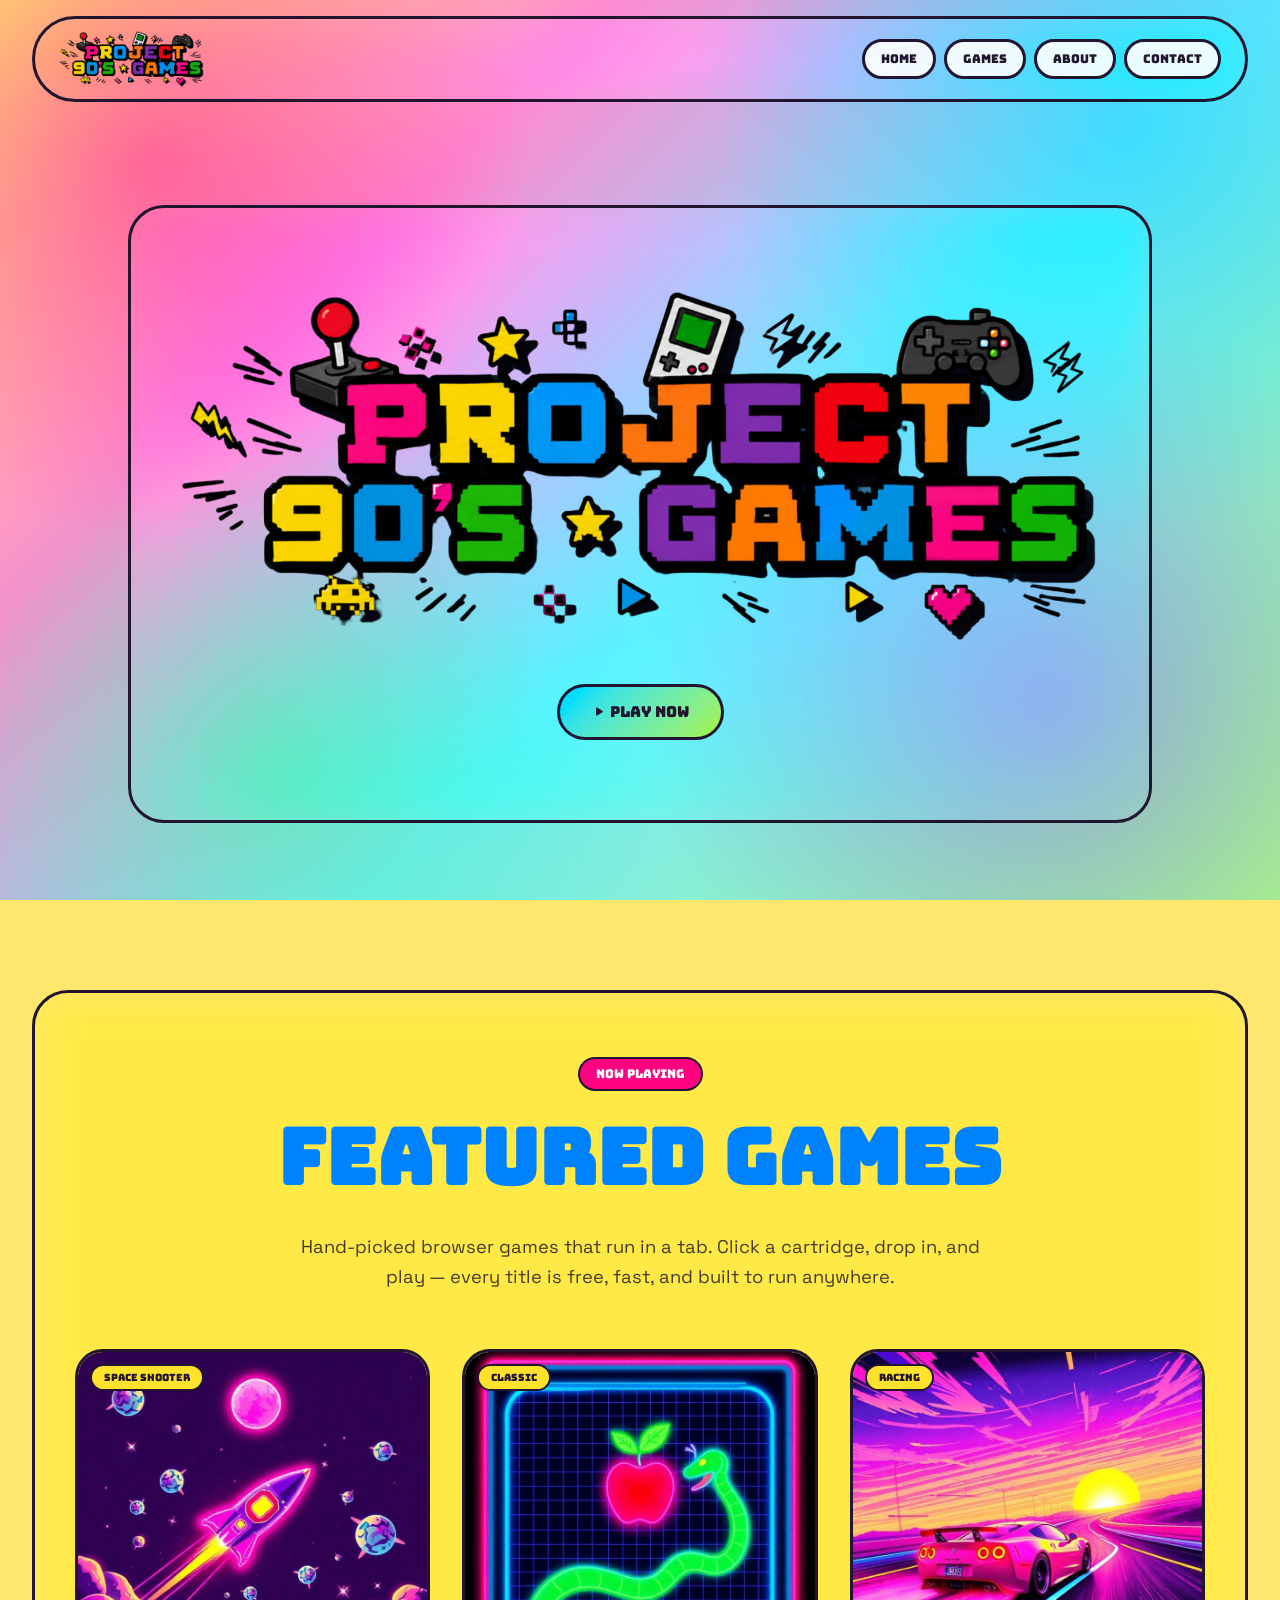
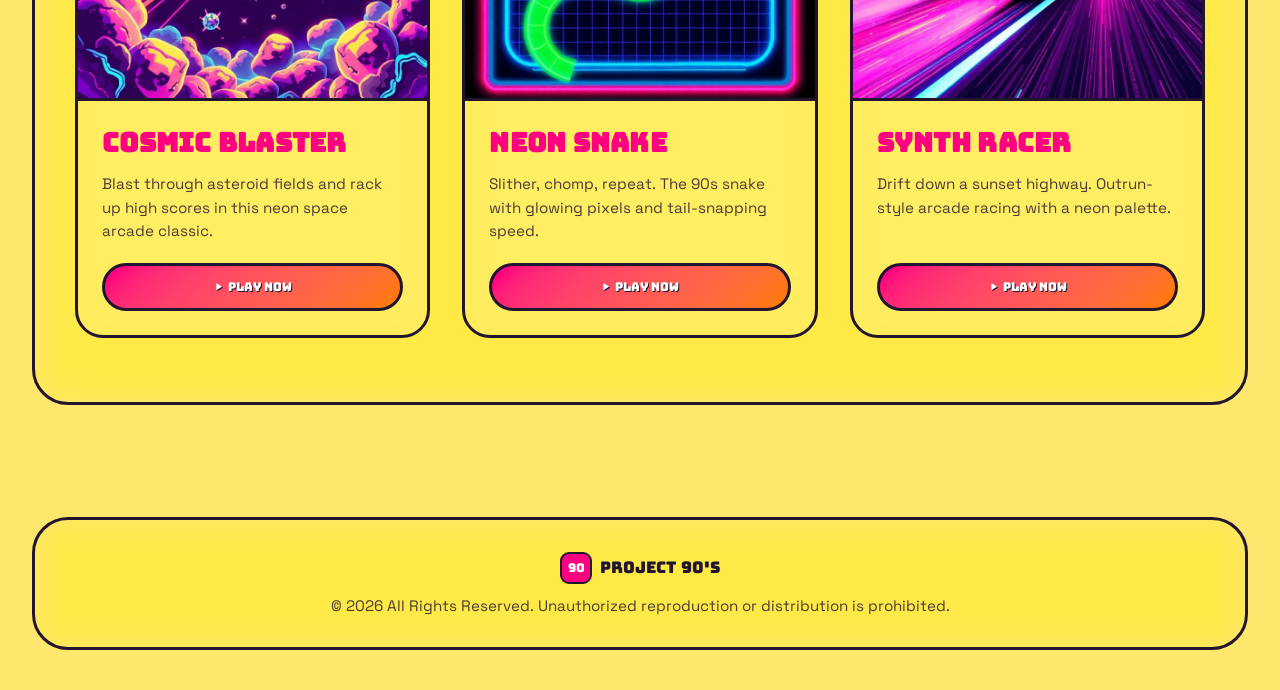
==== index.html @ 1c34df20 "Add files via upload" ====
<!DOCTYPE html>

<html lang="en">
<head>
<meta charset="utf-8"/>
<meta content="width=device-width, initial-scale=1.0" name="viewport"/>
<title>Project 90's — Free HTML Games</title>
<meta content="Project 90's — a neon retro arcade of free HTML browser games. Play instantly, no downloads, all the 90s nostalgia." name="description"/>
<meta content="Project 90's — Free HTML Games" property="og:title"/>
<meta content="A retro arcade of free HTML browser games. Play instantly in your browser." property="og:description"/>
<link href="https://fonts.googleapis.com" rel="preconnect"/>
<link crossorigin="" href="https://fonts.gstatic.com" rel="preconnect"/>
<link href="https://fonts.googleapis.com/css2?family=Bungee&amp;family=Space+Grotesk:wght@400;500;700;900&amp;display=swap" rel="stylesheet"/>
<style>
:root {
  --neon-pink: oklch(0.68 0.28 5);
  --neon-cyan: oklch(0.82 0.16 220);
  --electric-blue: oklch(0.62 0.22 255);
  --arcade-yellow: oklch(0.92 0.18 95);
  --lime: oklch(0.88 0.22 130);
  --orange: oklch(0.74 0.2 50);
  --deep-purple: oklch(0.48 0.22 295);
  --ink: oklch(0.12 0.05 270);
  --grid-color: oklch(0.7 0.18 295 / 0.18);
  --shadow-arcade: 6px 6px 0 var(--ink);
}
* { box-sizing: border-box; margin: 0; padding: 0; }
html { scroll-behavior: smooth; }
body {
  min-height: 100vh;
  overflow-x: hidden;
  color: white;
  font-family: "Space Grotesk", system-ui, sans-serif;
  background-color: oklch(0.16 0.07 275);
  background-image:
    radial-gradient(ellipse 90% 60% at 50% -10%, oklch(0.5 0.25 295 / 0.6), transparent 60%),
    radial-gradient(ellipse 60% 40% at 90% 10%, oklch(0.68 0.28 5 / 0.35), transparent 60%),
    radial-gradient(ellipse 60% 40% at 10% 90%, oklch(0.62 0.22 255 / 0.4), transparent 60%),
    linear-gradient(180deg, oklch(0.14 0.07 275), oklch(0.18 0.09 280));
  background-attachment: fixed;
}
h1, h2, h3, .font-display { font-family: "Bungee", "Press Start 2P", system-ui, sans-serif; letter-spacing: .01em; }
a { color: inherit; text-decoration: none; }
button, a { -webkit-tap-highlight-color: transparent; }
.grid-overlay::before {
  content: "";
  position: fixed;
  inset: 0;
  pointer-events: none;
  background-image: linear-gradient(var(--grid-color) 1px, transparent 1px), linear-gradient(90deg, var(--grid-color) 1px, transparent 1px);
  background-size: 60px 60px;
  -webkit-mask-image: radial-gradient(ellipse 90% 70% at 50% 50%, black 30%, transparent 80%);
  mask-image: radial-gradient(ellipse 90% 70% at 50% 50%, black 30%, transparent 80%);
  z-index: 0;
}
.mouse-orb {
  position: fixed;
  inset: 0;
  pointer-events: none;
  z-index: 0;
  mix-blend-mode: screen;
  background: radial-gradient(circle 380px at 50% 30%, oklch(1 0 0 / 0.18), oklch(0.92 0.18 95 / 0.18) 25%, oklch(0.82 0.16 220 / 0.14) 45%, oklch(0.68 0.28 5 / 0.12) 65%, transparent 80%);
}
.site-header { position: sticky; top: 0; z-index: 50; padding: 16px 32px; transition: padding .25s ease; }
.nav-shell, .glass { background: oklch(1 0 0 / 0.08); backdrop-filter: blur(20px) saturate(140%); border: 3px solid var(--ink); box-shadow: var(--shadow-arcade); }
.nav-shell { max-width: 1280px; margin: 0 auto; display: flex; justify-content: space-between; align-items: center; gap: 18px; border-radius: 999px; padding: 12px 24px; }
.logo { display: flex; align-items: center; gap: 10px; min-width: 0; }
.logo-mark { display: grid; place-items: center; width: 36px; height: 36px; flex: 0 0 auto; border-radius: 12px; background: var(--arcade-yellow); color: var(--ink); border: 3px solid var(--ink); font-size: 14px; }
.logo-text { color: var(--arcade-yellow); font-size: 18px; text-shadow: 2px 2px 0 var(--ink); white-space: nowrap; }
.nav-links { display: flex; align-items: center; gap: 8px; }
.nav-links a {
  display: inline-flex;
  border: 3px solid var(--ink);
  background: rgb(255 255 255 / .9);
  color: var(--ink);
  border-radius: 999px;
  padding: 9px 16px;
  font-family: "Bungee", system-ui, sans-serif;
  font-size: 12px;
  box-shadow: 3px 3px 0 var(--ink);
  transition: transform .2s ease, background .2s ease, box-shadow .2s ease;
}
.nav-links a:hover, .nav-links a:focus-visible { transform: translateY(-2px); background: var(--arcade-yellow); box-shadow: 3px 3px 0 var(--neon-pink); outline: none; }
main, footer { position: relative; z-index: 10; }
.hero { min-height: 88vh; display: flex; align-items: center; justify-content: center; padding: 64px 32px; }
.hero-card { width: 100%; max-width: 1024px; text-align: center; border-radius: 36px; padding: 80px 48px; }
.badge { display: inline-flex; align-items: center; gap: 8px; border: 2px solid var(--ink); background: var(--neon-cyan); color: var(--ink); border-radius: 999px; padding: 7px 16px; font-size: 12px; margin-bottom: 24px; }
.pulse { width: 8px; height: 8px; border-radius: 50%; background: var(--neon-pink); animation: pulse 1.4s infinite ease-in-out; }
@keyframes pulse { 0%, 100% { opacity: 1; transform: scale(1); } 50% { opacity: .35; transform: scale(1.5); } }
.hero h1 { color: var(--arcade-yellow); font-size: clamp(3.15rem, 8.8vw, 7rem); line-height: .95; text-shadow: 3px 3px 0 var(--ink), 6px 6px 0 var(--neon-pink); }
.hero-line { display: inline-flex; align-items: center; justify-content: center; gap: 12px; flex-wrap: wrap; }
.star { display: grid; place-items: center; width: clamp(56px, 8vw, 80px); height: clamp(56px, 8vw, 80px); border-radius: 20px; background: var(--neon-pink); color: var(--ink); border: 3px solid var(--ink); font-size: clamp(24px, 4vw, 40px); text-shadow: none; }
.hero p { max-width: 680px; margin: 32px auto 0; color: rgb(255 255 255 / .85); font-size: clamp(1rem, 2vw, 1.15rem); line-height: 1.65; }
.hero strong { color: var(--neon-cyan); }
.cta-row { display: flex; justify-content: center; align-items: center; gap: 16px; flex-wrap: wrap; margin-top: 40px; }
.btn { display: inline-flex; align-items: center; justify-content: center; gap: 10px; min-height: 56px; border: 3px solid var(--ink); border-radius: 999px; padding: 14px 32px; font-family: "Bungee", system-ui, sans-serif; font-size: 15px; color: var(--ink); transition: transform .2s ease, box-shadow .2s ease, background .2s ease; }
.btn:hover, .btn:focus-visible { transform: translateY(-4px); outline: none; }
.btn-primary { background: linear-gradient(135deg, var(--neon-cyan), var(--lime)); box-shadow: 6px 6px 0 var(--ink), 0 0 40px oklch(0.82 0.16 220 / 0.5); }
.btn-primary:hover { box-shadow: 8px 8px 0 var(--ink), 0 0 60px oklch(0.82 0.16 220 / 0.8); }
.btn-secondary { background: rgb(255 255 255 / .9); box-shadow: 6px 6px 0 var(--neon-pink); }
.btn-secondary:hover { background: var(--arcade-yellow); }
.stats { display: grid; grid-template-columns: repeat(3, 1fr); gap: 24px; margin-top: 48px; }
.stat { border: 3px solid var(--ink); border-radius: 20px; background: rgb(255 255 255 / .1); backdrop-filter: blur(8px); padding: 16px 12px; box-shadow: 4px 4px 0 var(--ink); }
.stat-num { font-family: "Bungee", system-ui, sans-serif; font-size: clamp(1.6rem, 4vw, 2.5rem); text-shadow: 2px 2px 0 var(--ink); }
.stat-label { margin-top: 4px; color: rgb(255 255 255 / .7); font-family: "Bungee", system-ui, sans-serif; font-size: 11px; }
.pink { color: var(--neon-pink); } .lime { color: var(--lime); } .yellow { color: var(--arcade-yellow); }
.games { padding: 80px 32px 112px; }
.games-shell, .footer-shell { max-width: 1280px; margin: 0 auto; border-radius: 36px; background: oklch(1 0 0 / 0.85); backdrop-filter: blur(20px) saturate(140%); border: 3px solid var(--ink); color: var(--ink); box-shadow: var(--shadow-arcade); }
.games-shell { padding: 64px 40px; }
.section-badge { display: inline-block; border: 2px solid var(--ink); background: var(--neon-pink); color: white; border-radius: 999px; padding: 7px 16px; font-family: "Bungee", system-ui, sans-serif; font-size: 12px; }
.games h2 { margin-top: 16px; color: var(--electric-blue); font-size: clamp(2.5rem, 6vw, 5rem); text-shadow: 3px 3px 0 oklch(1 0 0), 6px 6px 0 var(--neon-pink); }
.section-copy { max-width: 680px; margin: 24px auto 0; color: rgb(18 16 36 / .8); font-size: clamp(1rem, 2vw, 1.15rem); line-height: 1.65; text-align: center; }
.games-grid { margin-top: 56px; display: grid; grid-template-columns: repeat(3, minmax(0, 1fr)); gap: 32px; }
.game-card { position: relative; overflow: hidden; display: flex; flex-direction: column; border: 3px solid var(--ink); border-radius: 28px; background: rgb(255 255 255 / .85); backdrop-filter: blur(12px); box-shadow: 6px 6px 0 var(--ink), 0 0 0 oklch(0.68 0.28 5 / 0); transition: transform .3s ease, box-shadow .3s ease; }
.game-card:hover { transform: translateY(-8px); box-shadow: 8px 8px 0 var(--ink), 0 0 40px oklch(0.68 0.28 5 / .55); }
.game-card::after { content: ""; position: absolute; inset: 0; background: linear-gradient(120deg, transparent 30%, oklch(1 0 0 / .35) 50%, transparent 70%); transform: translateX(-120%); transition: transform .8s ease; pointer-events: none; }
.game-card:hover::after { transform: translateX(120%); }
.game-image { position: relative; aspect-ratio: 1 / 1; overflow: hidden; border-bottom: 3px solid var(--ink); background: var(--ink); }
.game-image img { width: 100%; height: 100%; object-fit: cover; display: block; transition: transform .5s ease; }
.game-card:hover img { transform: scale(1.05); }
.game-tag { position: absolute; top: 12px; left: 12px; border: 2px solid var(--ink); border-radius: 999px; background: var(--arcade-yellow); color: var(--ink); padding: 5px 12px; font-family: "Bungee", system-ui, sans-serif; font-size: 10px; box-shadow: 2px 2px 0 var(--ink); }
.game-body { display: flex; flex: 1; flex-direction: column; padding: 24px; }
.game-body h3 { color: var(--neon-pink); font-size: clamp(1.35rem, 2.5vw, 1.65rem); text-shadow: 2px 2px 0 oklch(1 0 0), 3px 3px 0 var(--ink); }
.game-body p { flex: 1; margin-top: 12px; color: rgb(18 16 36 / .75); font-size: .95rem; line-height: 1.55; }
.play-btn { margin-top: 20px; cursor: pointer; border: 3px solid var(--ink); border-radius: 999px; padding: 13px 20px; color: white; background: linear-gradient(135deg, var(--neon-pink), var(--orange)); box-shadow: 4px 4px 0 var(--neon-cyan); text-shadow: 1px 1px 0 var(--ink); font-family: "Bungee", system-ui, sans-serif; font-size: 12px; transition: transform .2s ease, box-shadow .2s ease; }
.play-btn:hover, .play-btn:focus-visible { transform: translateY(-2px); box-shadow: 5px 5px 0 var(--arcade-yellow); outline: none; }
.footer { padding: 0 32px 40px; }
.footer-shell { padding: 32px 24px; text-align: center; }
.footer-logo { display: flex; align-items: center; justify-content: center; gap: 8px; color: var(--ink); font-family: "Bungee", system-ui, sans-serif; }
.footer-mark { display: grid; place-items: center; width: 32px; height: 32px; border: 2px solid var(--ink); border-radius: 9px; background: var(--neon-pink); color: white; font-size: 12px; }
.footer p { margin-top: 12px; color: rgb(18 16 36 / .7); font-size: .95rem; }
@media (max-width: 900px) {
  .site-header { padding: 12px 16px; }
  .nav-shell { border-radius: 28px; padding: 12px; align-items: flex-start; }
  .logo-text { display: none; }
  .nav-links { flex-wrap: wrap; justify-content: flex-end; gap: 6px; }
  .nav-links a { font-size: 10px; padding: 8px 11px; }
  .hero { padding: 44px 16px 56px; min-height: auto; }
  .hero-card { padding: 48px 20px; border-radius: 28px; }
  .hero h1 { font-size: clamp(2.7rem, 14vw, 5.4rem); }
  .cta-row { flex-direction: column; align-items: stretch; }
  .btn { width: 100%; max-width: 320px; margin-inline: auto; }
  .stats { gap: 10px; }
  .stat { padding: 13px 6px; border-radius: 16px; }
  .stat-label { font-size: 9px; }
  .games { padding: 56px 16px 80px; }
  .games-shell { padding: 44px 18px; border-radius: 28px; }
  .games-grid { grid-template-columns: 1fr; gap: 24px; margin-top: 40px; }
  .game-card { max-width: 440px; width: 100%; margin-inline: auto; }
  .footer { padding-inline: 16px; }
}
@media (min-width: 701px) and (max-width: 1050px) { .games-grid { grid-template-columns: repeat(2, minmax(0, 1fr)); } }
@media (max-width: 480px) {
  body { background-attachment: scroll; }
  .mouse-orb { display: none; }
  .grid-overlay::before { background-size: 42px 42px; }
  .nav-shell { gap: 8px; }
  .logo-mark { width: 34px; height: 34px; font-size: 12px; }
  .nav-links a { font-size: 9px; padding: 7px 8px; border-width: 2px; }
  .badge, .section-badge { font-size: 9px; }
  .hero-card { padding: 38px 14px; }
  .star { border-radius: 15px; }
  .stats { grid-template-columns: 1fr; max-width: 260px; margin-inline: auto; }
  .game-body { padding: 20px; }
}
@media (prefers-reduced-motion: reduce) { *, *::before, *::after { animation: none !important; transition: none !important; scroll-behavior: auto !important; } .mouse-orb { display: none; } }


/* Dark mode toggle */
.theme-toggle{
  display:inline-flex;align-items:center;justify-content:center;
  border:3px solid var(--ink);background:#fff;color:var(--ink);
  border-radius:999px;padding:9px 16px;font-family:"Bungee",system-ui,sans-serif;
  font-size:12px;box-shadow:3px 3px 0 var(--ink);cursor:pointer;
}
.theme-toggle:hover{transform:translateY(-2px);}
body.dark-mode{
  color:#eaeaea;
  background:#0b0b12;
  background-image:linear-gradient(180deg,#08080d,#141421);
}
body.dark-mode .nav-shell,
body.dark-mode .glass,
body.dark-mode .games-shell,
body.dark-mode .footer-shell,
body.dark-mode .game-card,
body.dark-mode .stat{
  background:rgba(20,20,28,.9)!important;
  color:#f3f3f3!important;
}
body.dark-mode .game-body p,
body.dark-mode .section-copy,
body.dark-mode .footer p,
body.dark-mode .stat-label{color:rgba(255,255,255,.75)!important;}
body.dark-mode .nav-links a,
body.dark-mode .btn-secondary{
  background:#222;color:#f3f3f3;
}

</style>
<style>
body{transition:background .5s,color .5s;}
body::before{content:'';position:fixed;inset:0;pointer-events:none;
background:
radial-gradient(circle at 10% 20%,rgba(255,0,128,.18),transparent 30%),
radial-gradient(circle at 90% 30%,rgba(0,200,255,.18),transparent 30%),
radial-gradient(circle at 50% 90%,rgba(255,230,0,.16),transparent 35%);
z-index:-1;}
.theme-toggle{transition:all .5s;}
.theme-toggle .icon{display:inline-block;transition:transform .5s;}
body.dark-mode .theme-toggle .icon{transform:rotate(180deg);}
</style>
<style>
/* Requested visual changes: colorful page, no mouse-follow shade, outline-only containers */
:root {
  --ink: #21152f;
  --grid-color: rgb(33 21 47 / 0.18);
  --shadow-arcade: none;
}

body,
body.dark-mode {
  color: #21152f;
  background-color: #ffe66d !important;
  background-image:
    radial-gradient(circle at 12% 18%, rgb(255 0 149 / 0.46), transparent 28%),
    radial-gradient(circle at 88% 14%, rgb(0 209 255 / 0.48), transparent 30%),
    radial-gradient(circle at 22% 86%, rgb(50 255 126 / 0.42), transparent 30%),
    radial-gradient(circle at 82% 78%, rgb(146 71 255 / 0.44), transparent 32%),
    linear-gradient(135deg, #fff06a 0%, #ff8bd1 28%, #77e7ff 58%, #a7ff83 100%) !important;
  background-attachment: fixed;
}

body::before,
.mouse-orb,
.game-card::after {
  display: none !important;
  background: none !important;
}

.nav-shell,
.glass,
.hero-card,
.stat,
.games-shell,
.footer-shell,
.game-card,
.game-body,
body.dark-mode .nav-shell,
body.dark-mode .glass,
body.dark-mode .games-shell,
body.dark-mode .footer-shell,
body.dark-mode .game-card,
body.dark-mode .stat {
  background: transparent !important;
  background-color: transparent !important;
  box-shadow: none !important;
  backdrop-filter: none !important;
  -webkit-backdrop-filter: none !important;
  color: #21152f !important;
}

.nav-links a,
.theme-toggle,
.btn,
.game-tag,
.badge,
.section-badge,
.play-btn,
.logo-mark,
.star,
.footer-mark {
  box-shadow: none !important;
}

.game-card:hover,
.btn-primary,
.btn-primary:hover,
.btn-secondary,
.play-btn:hover,
.play-btn:focus-visible,
.nav-links a:hover,
.nav-links a:focus-visible {
  box-shadow: none !important;
}

.hero p,
.section-copy,
.game-body p,
.footer p,
.stat-label,
body.dark-mode .game-body p,
body.dark-mode .section-copy,
body.dark-mode .footer p,
body.dark-mode .stat-label {
  color: rgb(33 21 47 / 0.82) !important;
}

.games h2,
.hero h1,
.game-body h3,
.logo-text,
.stat-num {
  text-shadow: none !important;
}
</style>
<style>
/* Final updates: no dark-mode button, outlined glass blur, Snake opens snake.html */
.nav-shell,
.glass,
.hero-card,
.stat,
.games-shell,
.footer-shell,
.game-card,
.game-body {
  background: rgb(255 255 255 / 0.08) !important;
  background-color: rgb(255 255 255 / 0.08) !important;
  backdrop-filter: blur(20px) saturate(145%) !important;
  -webkit-backdrop-filter: blur(20px) saturate(145%) !important;
  box-shadow: none !important;
}
.game-body {
  background: transparent !important;
  backdrop-filter: none !important;
  -webkit-backdrop-filter: none !important;
}
.theme-toggle,
#themeToggle {
  display: none !important;
}
body.dark-mode {
  color: #21152f !important;
}
body.dark-mode .nav-shell,
body.dark-mode .glass,
body.dark-mode .games-shell,
body.dark-mode .footer-shell,
body.dark-mode .game-card,
body.dark-mode .stat {
  background: rgb(255 255 255 / 0.08) !important;
  color: #21152f !important;
}
a.play-btn {
  display: inline-flex;
  align-items: center;
  justify-content: center;
  text-align: center;
}
</style></head>
<body class="grid-overlay">
<header class="site-header">
<div class="nav-shell">
<a aria-label="Project 90's home" class="logo" href="#home"><img src="[data-uri]" style="height:56px;max-width:320px;object-fit:contain"/></a>
<nav aria-label="Main navigation" class="nav-links"><a href="#home">Home</a><a href="#games">Games</a><a href="#about">About</a><a href="#contact">Contact</a></nav>
</div>
</header>
<main>
<section class="hero" id="home">
<div class="hero-card glass">
<h1><img src="[data-uri]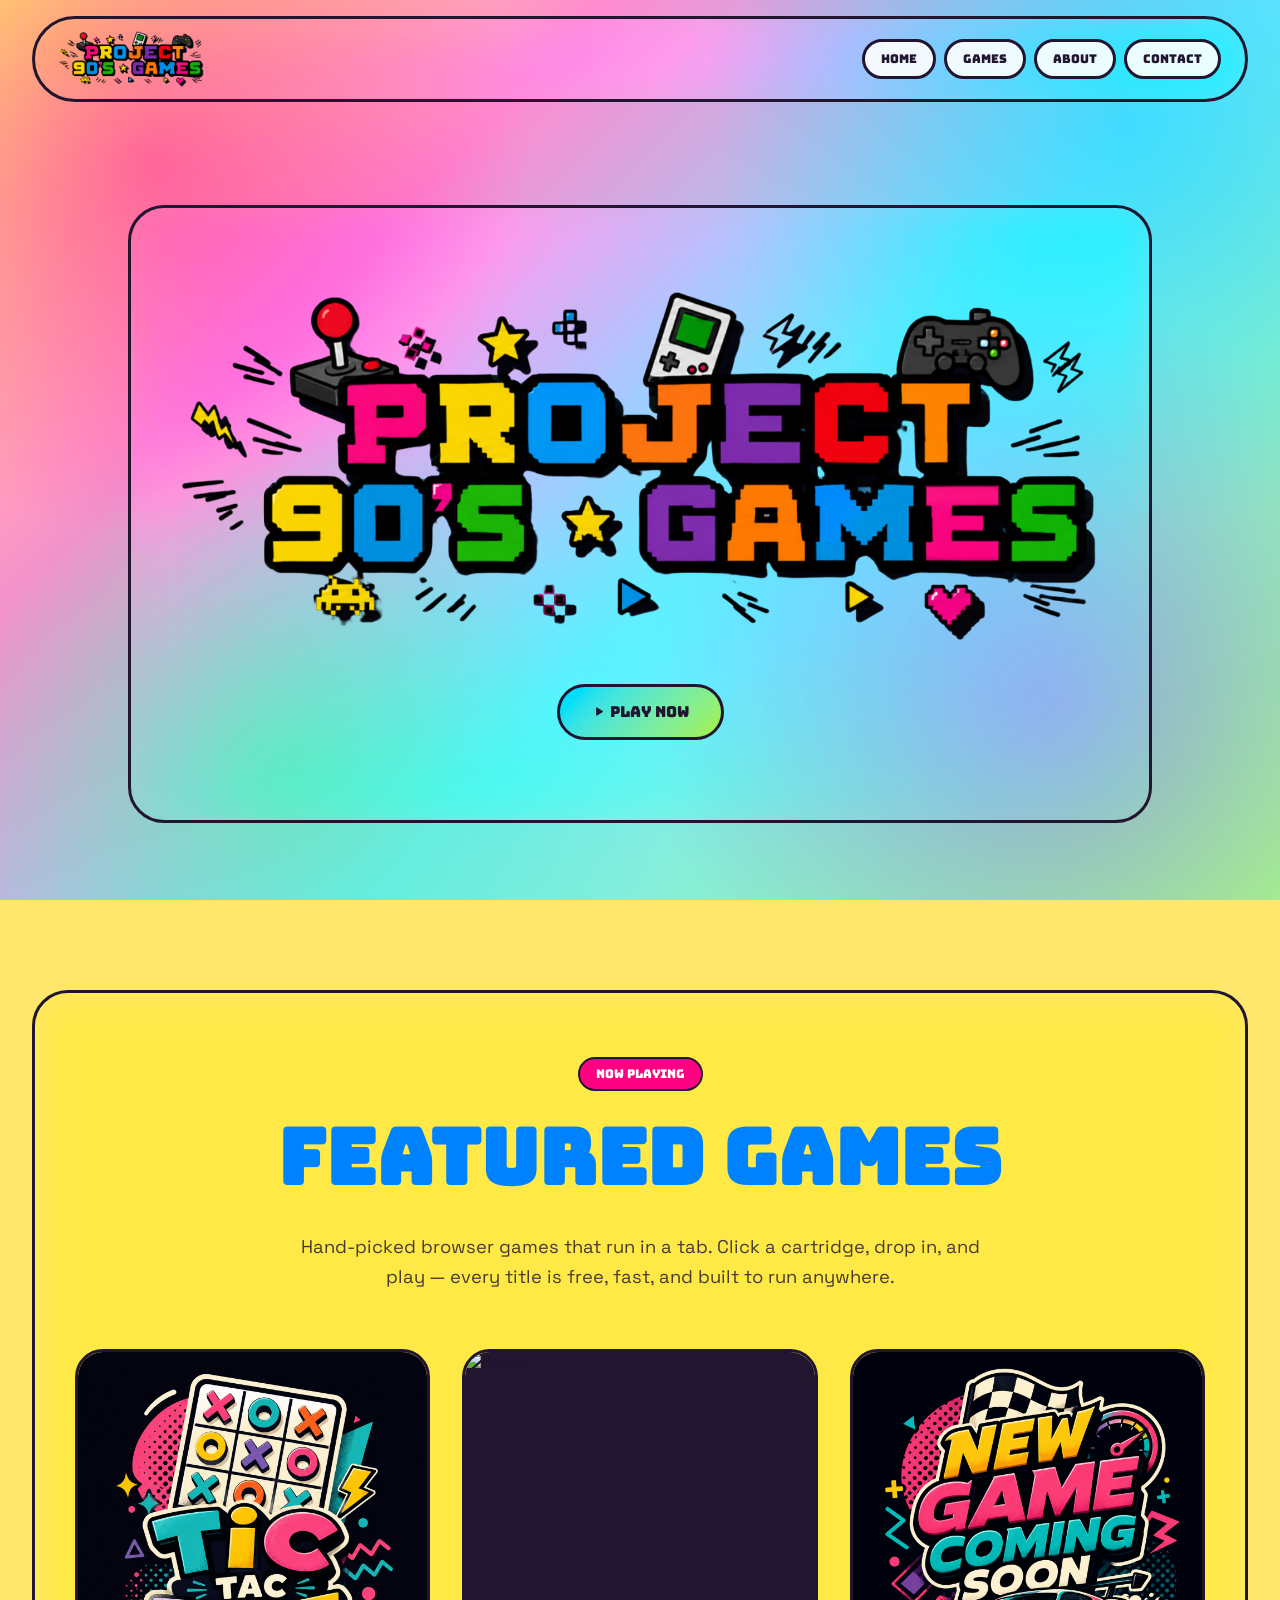
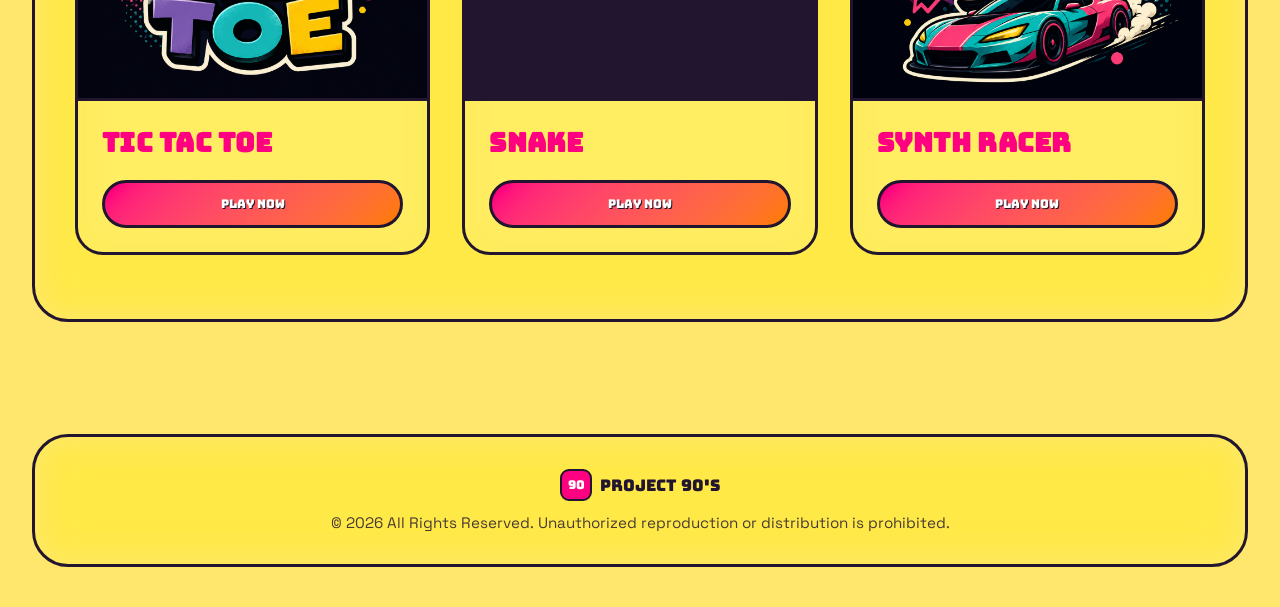
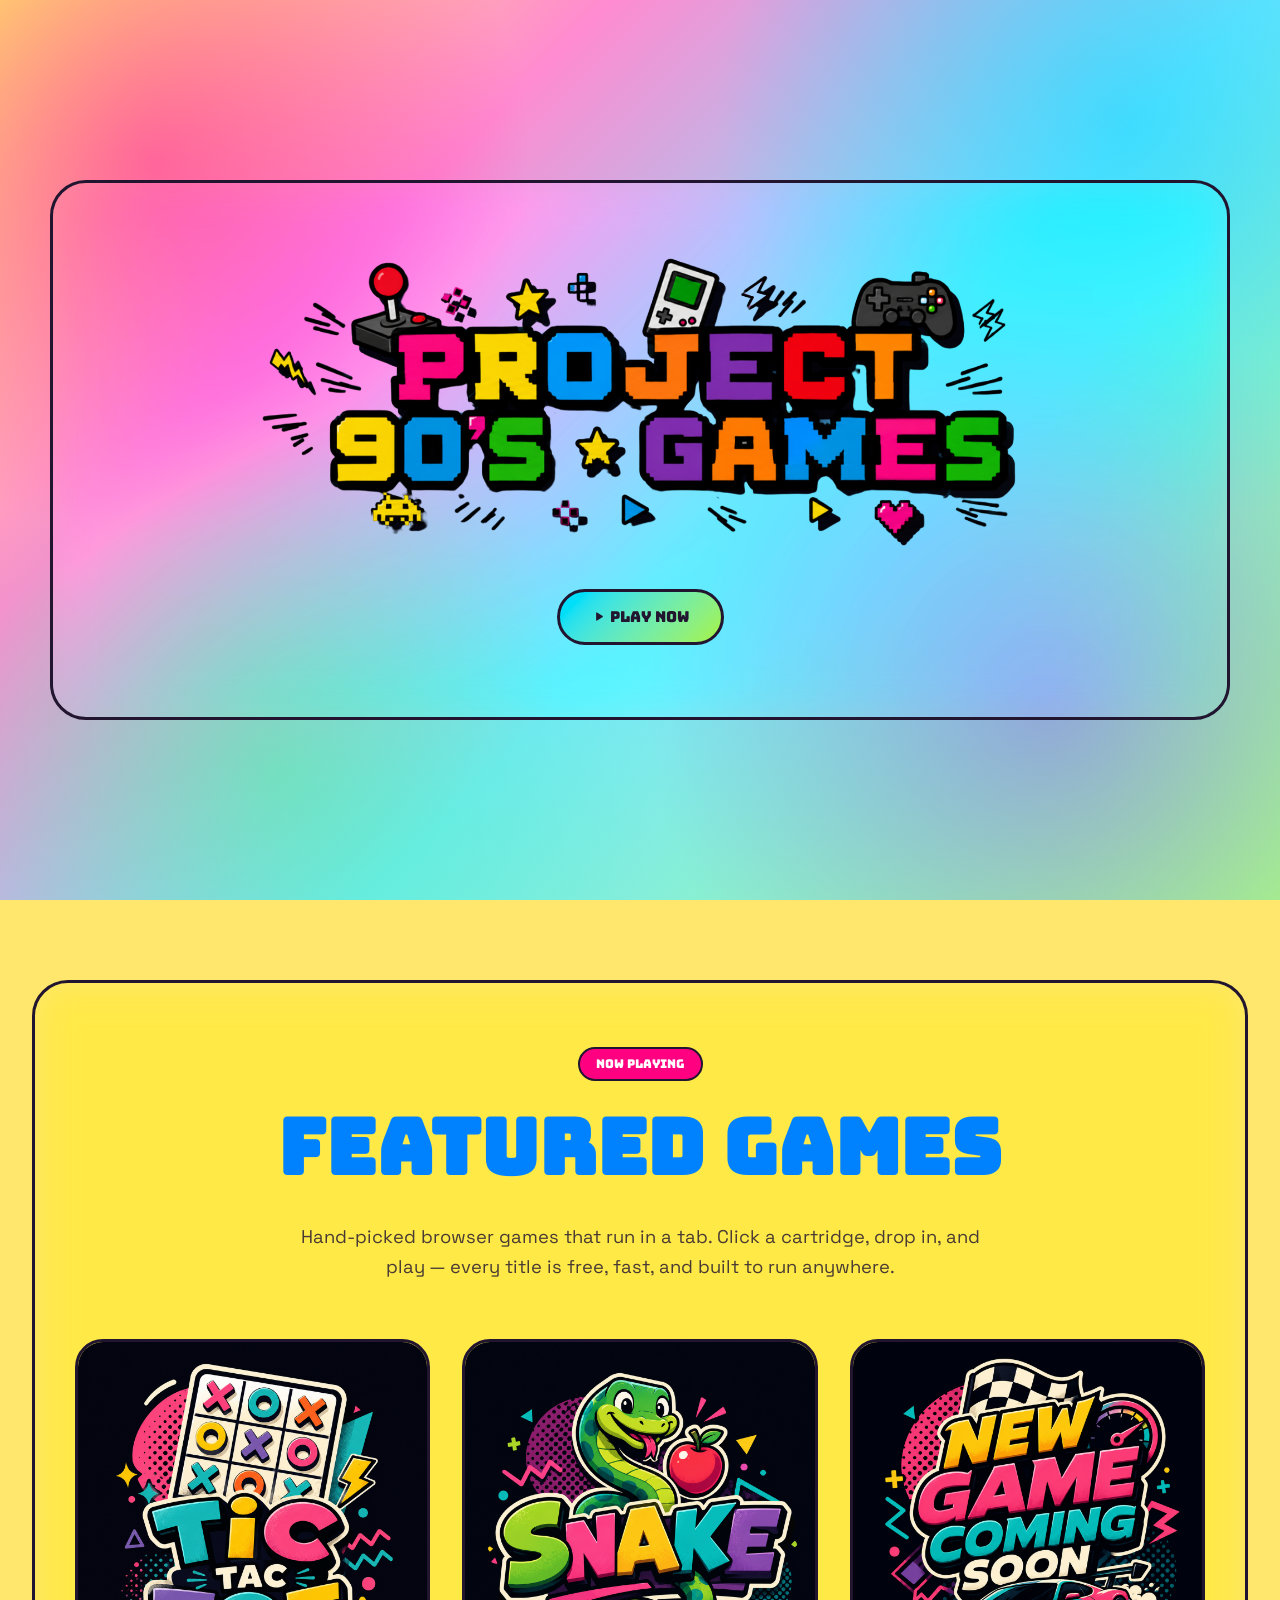
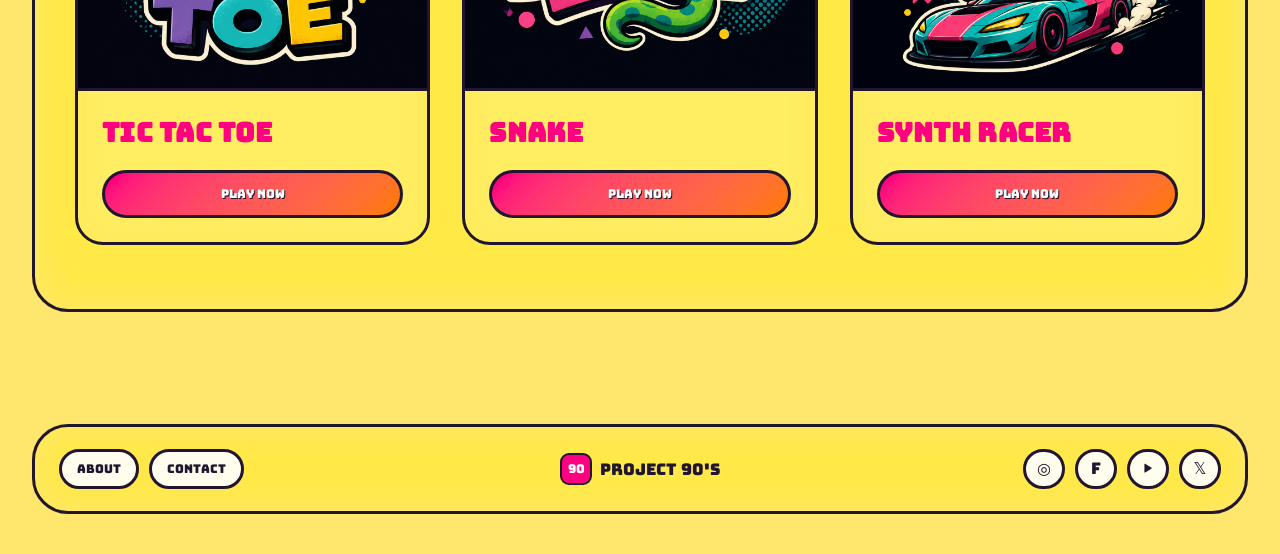
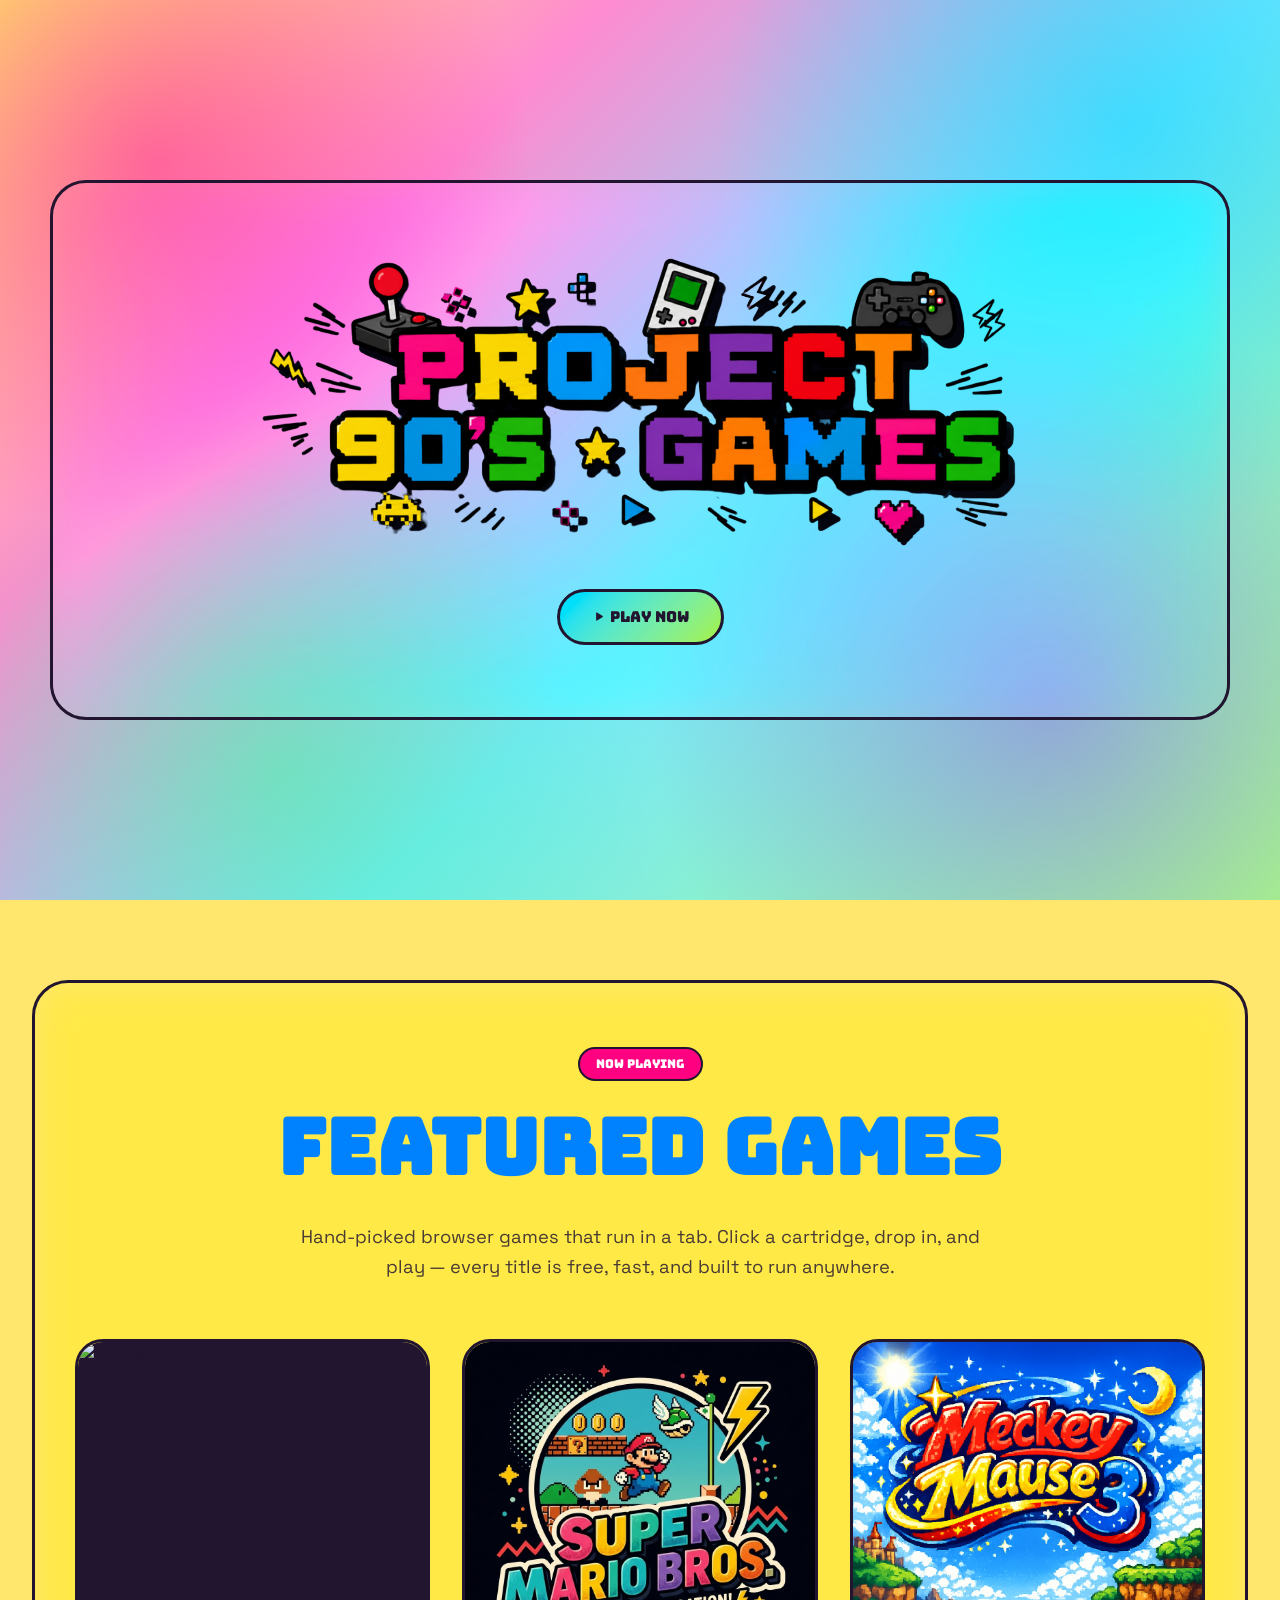
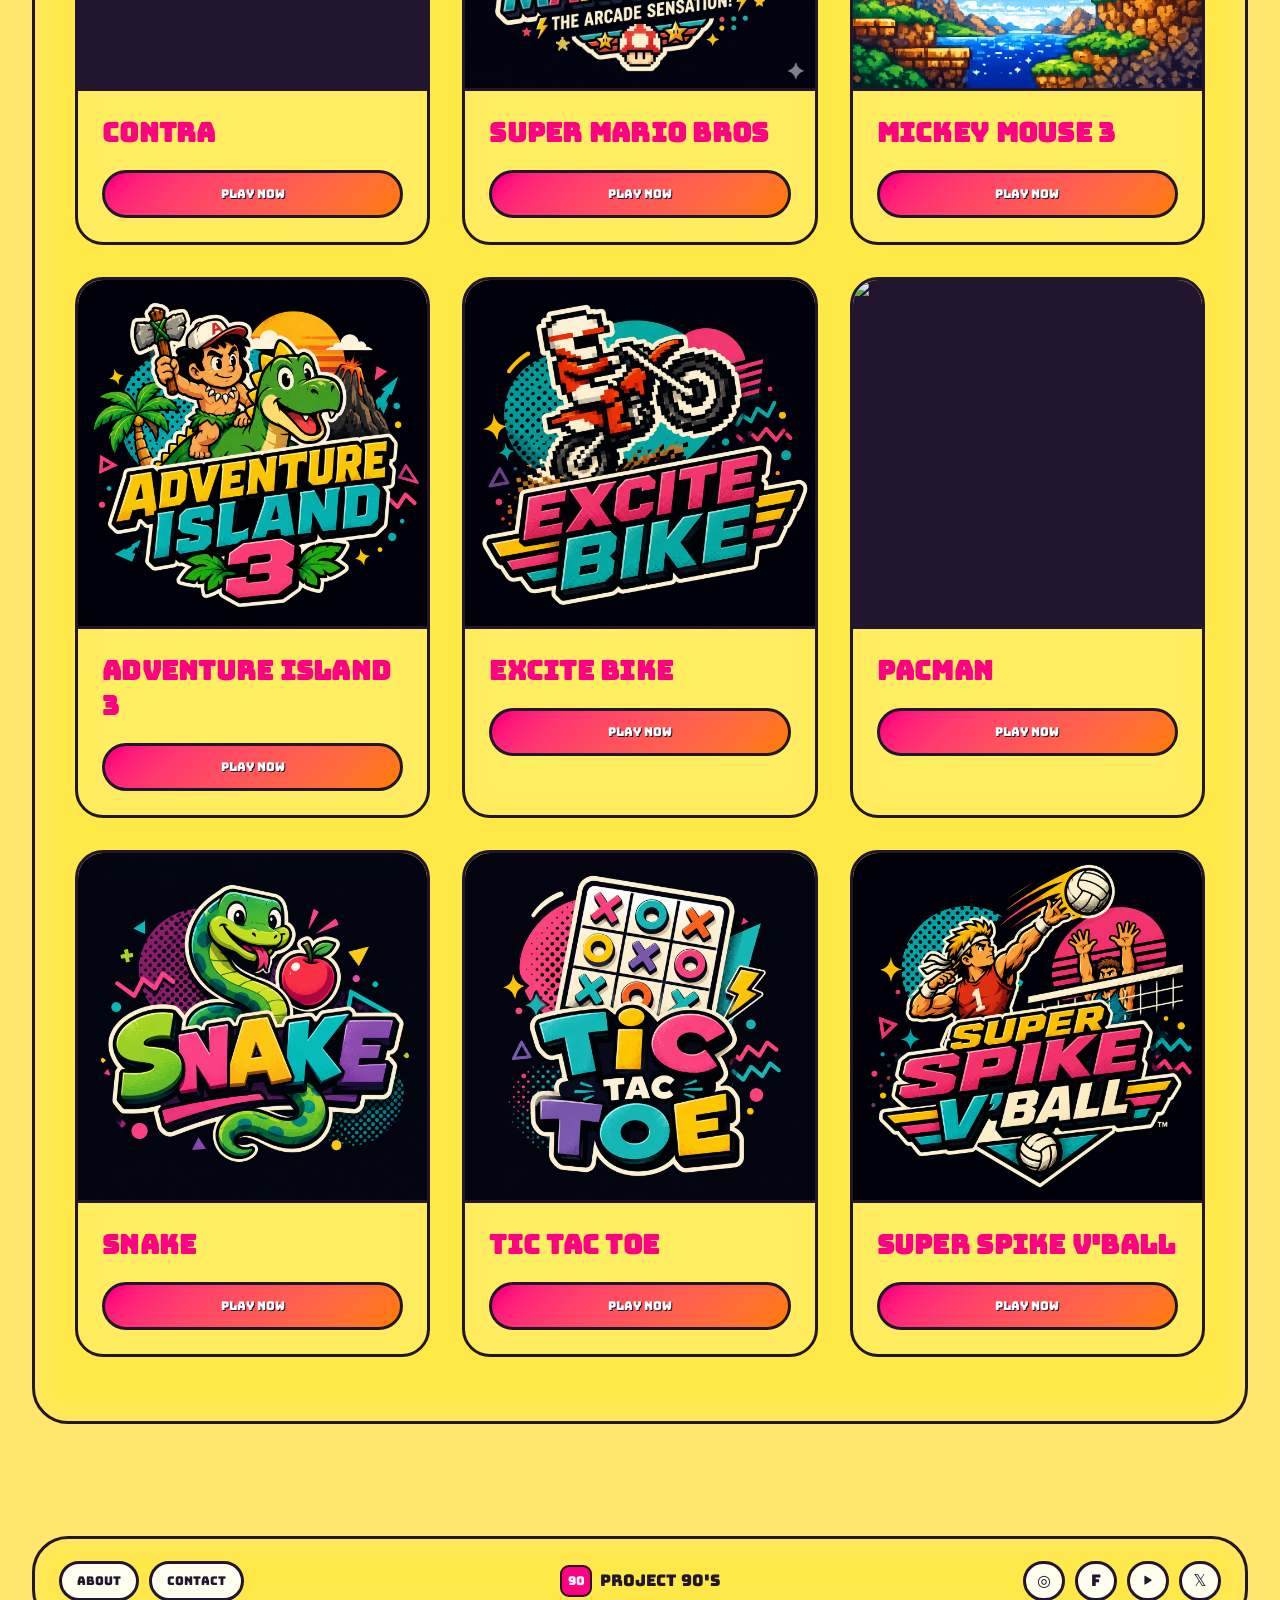
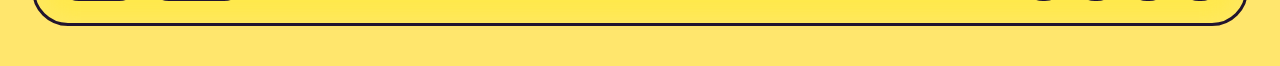
